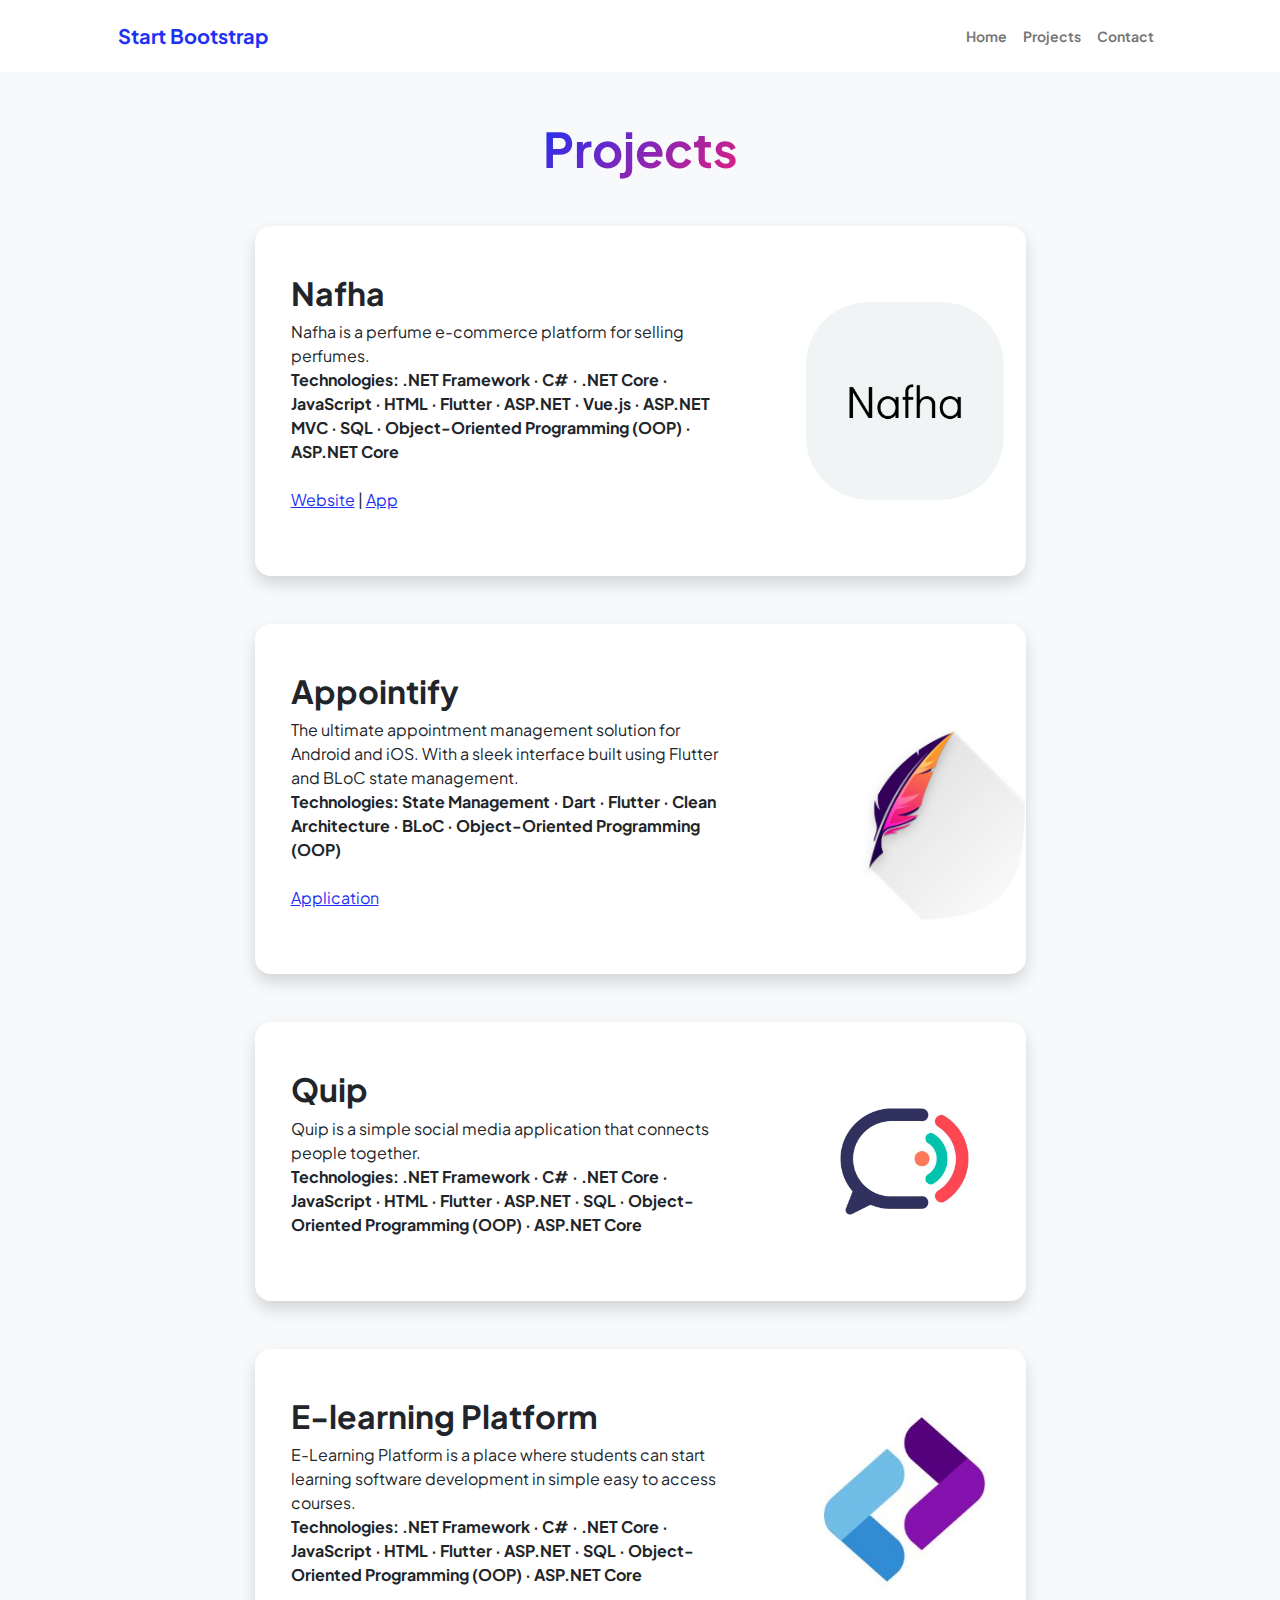
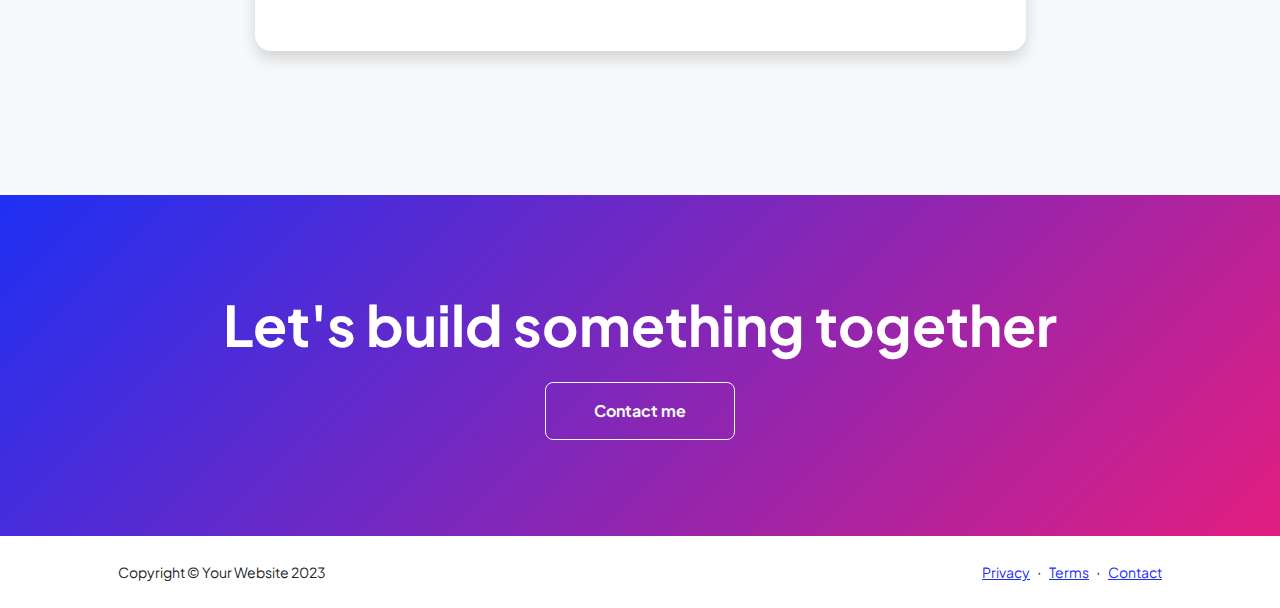
==== projects.html @ 756d0a08 "first commit" ====
<!DOCTYPE html>
<html lang="en">

<head>
    <meta charset="utf-8" />
    <meta name="viewport" content="width=device-width, initial-scale=1, shrink-to-fit=no" />
    <meta name="description" content="" />
    <meta name="author" content="" />
    <title>Projects - Humam Samra</title>
    <!-- Favicon-->
    <link rel="icon" type="image/x-icon" href="assets/favicon.ico" />
    <!-- Custom Google font-->
    <link rel="preconnect" href="https://fonts.googleapis.com" />
    <link rel="preconnect" href="https://fonts.gstatic.com" crossorigin />
    <link
        href="https://fonts.googleapis.com/css2?family=Plus+Jakarta+Sans:wght@100;200;300;400;500;600;700;800;900&amp;display=swap"
        rel="stylesheet" />
    <!-- Bootstrap icons-->
    <link href="https://cdn.jsdelivr.net/npm/bootstrap-icons@1.8.1/font/bootstrap-icons.css" rel="stylesheet" />
    <!-- Core theme CSS (includes Bootstrap)-->
    <link href="css/styles.css" rel="stylesheet" />
</head>

<body class="d-flex flex-column h-100 bg-light">
    <main class="flex-shrink-0">
        <!-- Navigation-->
        <nav class="navbar navbar-expand-lg navbar-light bg-white py-3">
            <div class="container px-5">
                <a class="navbar-brand" href="index.html"><span class="fw-bolder text-primary">Start
                        Bootstrap</span></a>
                <button class="navbar-toggler" type="button" data-bs-toggle="collapse"
                    data-bs-target="#navbarSupportedContent" aria-controls="navbarSupportedContent"
                    aria-expanded="false" aria-label="Toggle navigation"><span
                        class="navbar-toggler-icon"></span></button>
                <div class="collapse navbar-collapse" id="navbarSupportedContent">
                    <ul class="navbar-nav ms-auto mb-2 mb-lg-0 small fw-bolder">
                        <li class="nav-item"><a class="nav-link" href="index.html">Home</a></li>
                        <li class="nav-item"><a class="nav-link" href="projects.html">Projects</a></li>
                        <li class="nav-item"><a class="nav-link" href="mailto:Humamdaraya@gmail.com">Contact</a></li>
                    </ul>
                </div>
            </div>
        </nav>
        <!-- Projects Section-->
        <section class="py-5">
            <div class="container px-5 mb-5">
                <div class="text-center mb-5">
                    <h1 class="display-5 fw-bolder mb-0"><span class="text-gradient d-inline">Projects</span></h1>
                </div>
                <div class="row gx-5 justify-content-center">
                    <div class="col-lg-11 col-xl-9 col-xxl-8">
                        <div class="card overflow-hidden shadow rounded-4 border-0 mb-5">
                            <div class="card-body p-0">
                                <div class="row align-items-center">
                                    <div class="p-5 col-md-7 col-lg-8 col-sm-12">
                                        <h2 class="fw-bolder">Nafha</h2>
                                        <p>Nafha is a perfume e-commerce platform for selling perfumes.
                                            <br />
                                            <b>
                                                Technologies: .NET Framework · C# · .NET Core · JavaScript · HTML ·
                                                Flutter · ASP.NET · Vue.js · ASP.NET MVC · SQL · Object-Oriented
                                                Programming (OOP) · ASP.NET Core
                                            </b>
                                            <br />
                                            <br />
                                            <a href="https://nafha.store">Website</a> | <a
                                                href="https://nafha.store/app/install">App</a>
                                        </p>
                                        </p>
                                    </div>
                                    <img class="img-fluid col-md-5 col-lg-4 col-sm-12 rounded" src="assets/nafha.png"
                                        alt="..." />
                                </div>
                            </div>
                        </div>
                        <div class="card overflow-hidden shadow rounded-4 border-0 mb-5">
                            <div class="card-body p-0">
                                <div class="row align-items-center">
                                    <div class="p-5 col-md-7 col-lg-8 col-sm-12">
                                        <h2 class="fw-bolder">Appointify</h2>
                                        <p>The ultimate appointment management solution for Android and iOS.
                                            With a sleek interface built using Flutter and BLoC state management.
                                            <br />
                                            <b>
                                                Technologies: State Management · Dart · Flutter · Clean Architecture ·
                                                BLoC · Object-Oriented Programming (OOP)
                                            </b>
                                            <br />
                                            <br />
                                            <a href="https://github.com/HumamSamra/appointify">Application</a>

                                        </p>
                                    </div>
                                    <img class="img-fluid col-md-5 col-lg-4 col-sm-12 rounded"
                                        src="assets/appointify.jpg" alt="..." />
                                </div>
                            </div>
                        </div>
                        <div class="card overflow-hidden shadow rounded-4 border-0 mb-5">
                            <div class="card-body p-0">
                                <div class="row align-items-center">
                                    <div class="p-5 col-md-7 col-lg-8 col-sm-12">
                                        <h2 class="fw-bolder">Quip</h2>
                                        <p>Quip is a simple social media application that connects people together.
                                            <br />
                                            <b>
                                                Technologies: .NET Framework · C# · .NET Core · JavaScript · HTML ·
                                                Flutter ·
                                                ASP.NET · SQL · Object-Oriented Programming (OOP) · ASP.NET Core
                                            </b>
                                        </p>
                                    </div>
                                    <img class="img-fluid col-md-5 col-lg-4 col-sm-12 rounded" src="assets/quip.jpg"
                                        alt="..." />
                                </div>
                            </div>
                        </div>
                        <div class="card overflow-hidden shadow rounded-4 border-0 mb-5">
                            <div class="card-body p-0">
                                <div class="row align-items-center">
                                    <div class="p-5 col-md-7 col-lg-8 col-sm-12">
                                        <h2 class="fw-bolder">E-learning Platform</h2>
                                        <p>E-Learning Platform is a place where students can start learning software
                                            development in simple easy to access courses.
                                            <br />
                                            <b>
                                                Technologies: .NET Framework · C# · .NET Core · JavaScript · HTML ·
                                                Flutter · ASP.NET · SQL · Object-Oriented Programming (OOP) · ASP.NET
                                                Core
                                            </b>
                                        </p>
                                    </div>
                                    <img class="img-fluid col-md-5 col-lg-4 col-sm-12 rounded" src="assets/devover.jpg"
                                        alt="..." />
                                </div>
                            </div>
                        </div>
                    </div>
                </div>
            </div>
        </section>
        <!-- Call to action section-->
        <section class="py-5 bg-gradient-primary-to-secondary text-white">
            <div class="container px-5 my-5">
                <div class="text-center">
                    <h2 class="display-4 fw-bolder mb-4">Let's build something together</h2>
                    <a class="btn btn-outline-light btn-lg px-5 py-3 fs-6 fw-bolder" href="contact.html">Contact me</a>
                </div>
            </div>
        </section>
    </main>
    <!-- Footer-->
    <footer class="bg-white py-4 mt-auto">
        <div class="container px-5">
            <div class="row align-items-center justify-content-between flex-column flex-sm-row">
                <div class="col-auto">
                    <div class="small m-0">Copyright &copy; Your Website 2023</div>
                </div>
                <div class="col-auto">
                    <a class="small" href="#!">Privacy</a>
                    <span class="mx-1">&middot;</span>
                    <a class="small" href="#!">Terms</a>
                    <span class="mx-1">&middot;</span>
                    <a class="small" href="#!">Contact</a>
                </div>
            </div>
        </div>
    </footer>
    <!-- Bootstrap core JS-->
    <script src="https://cdn.jsdelivr.net/npm/bootstrap@5.2.3/dist/js/bootstrap.bundle.min.js"></script>
    <!-- Core theme JS-->
    <script src="js/scripts.js"></script>
</body>

</html>
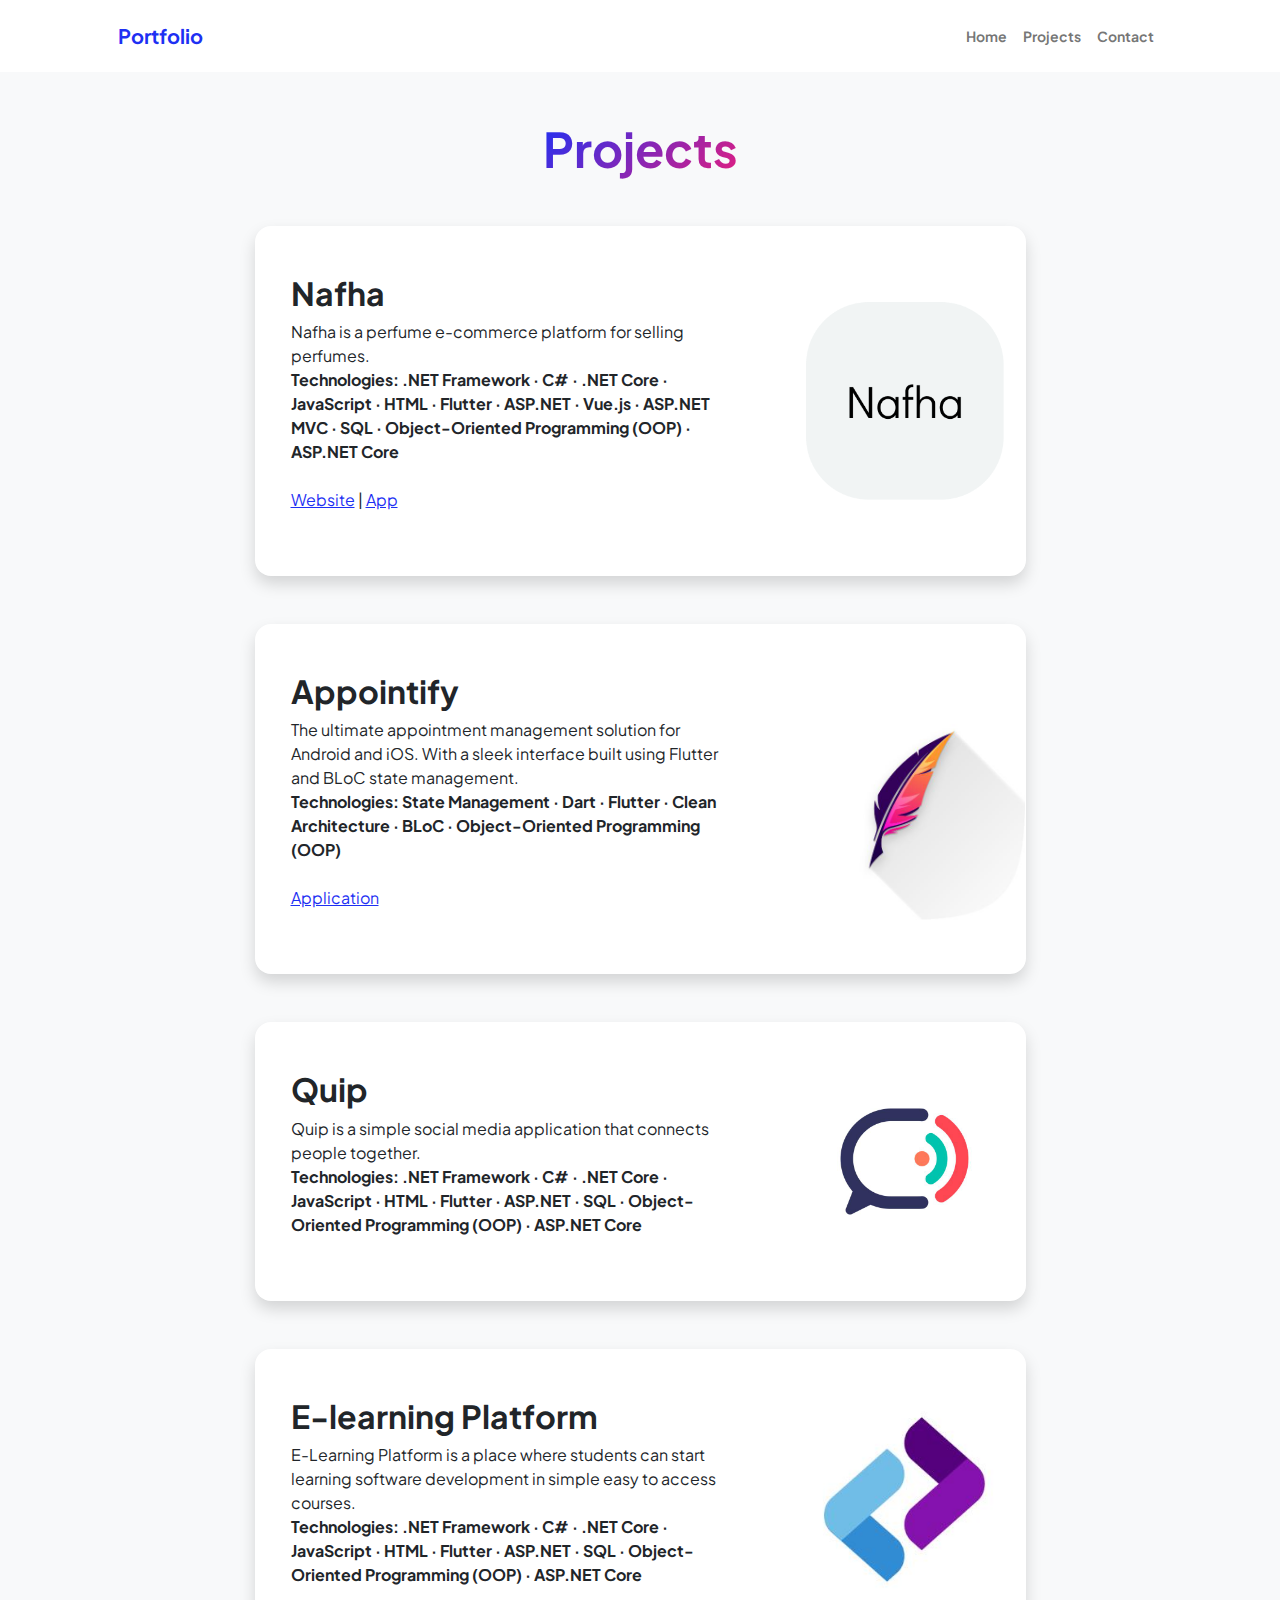
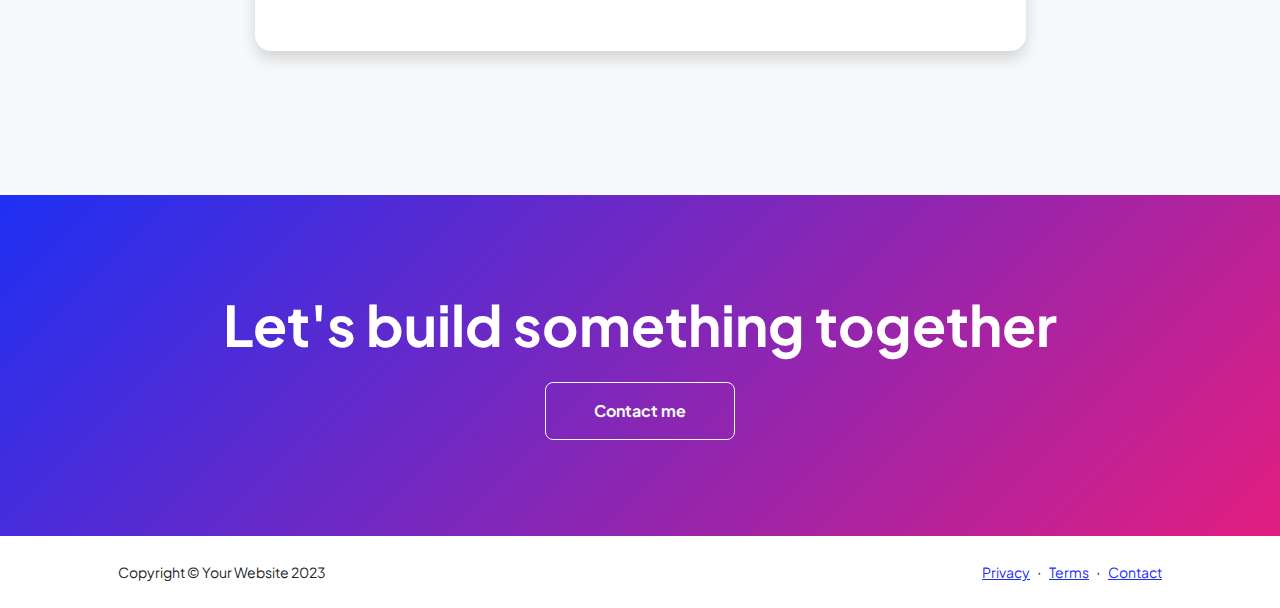
==== commit 950b1e5d: "Improvements" ====
--- a/projects.html
+++ b/projects.html
@@ -8,7 +8,7 @@
     <meta name="author" content="" />
     <title>Projects - Humam Samra</title>
     <!-- Favicon-->
-    <link rel="icon" type="image/x-icon" href="assets/favicon.ico" />
+    <link rel="icon" type="image/x-icon" href="assets/pngtree.png" />
     <!-- Custom Google font-->
     <link rel="preconnect" href="https://fonts.googleapis.com" />
     <link rel="preconnect" href="https://fonts.gstatic.com" crossorigin />
@@ -26,8 +26,7 @@
         <!-- Navigation-->
         <nav class="navbar navbar-expand-lg navbar-light bg-white py-3">
             <div class="container px-5">
-                <a class="navbar-brand" href="index.html"><span class="fw-bolder text-primary">Start
-                        Bootstrap</span></a>
+                <a class="navbar-brand" href="index.html"><span class="fw-bolder text-primary">Portfolio</span></a>
                 <button class="navbar-toggler" type="button" data-bs-toggle="collapse"
                     data-bs-target="#navbarSupportedContent" aria-controls="navbarSupportedContent"
                     aria-expanded="false" aria-label="Toggle navigation"><span
